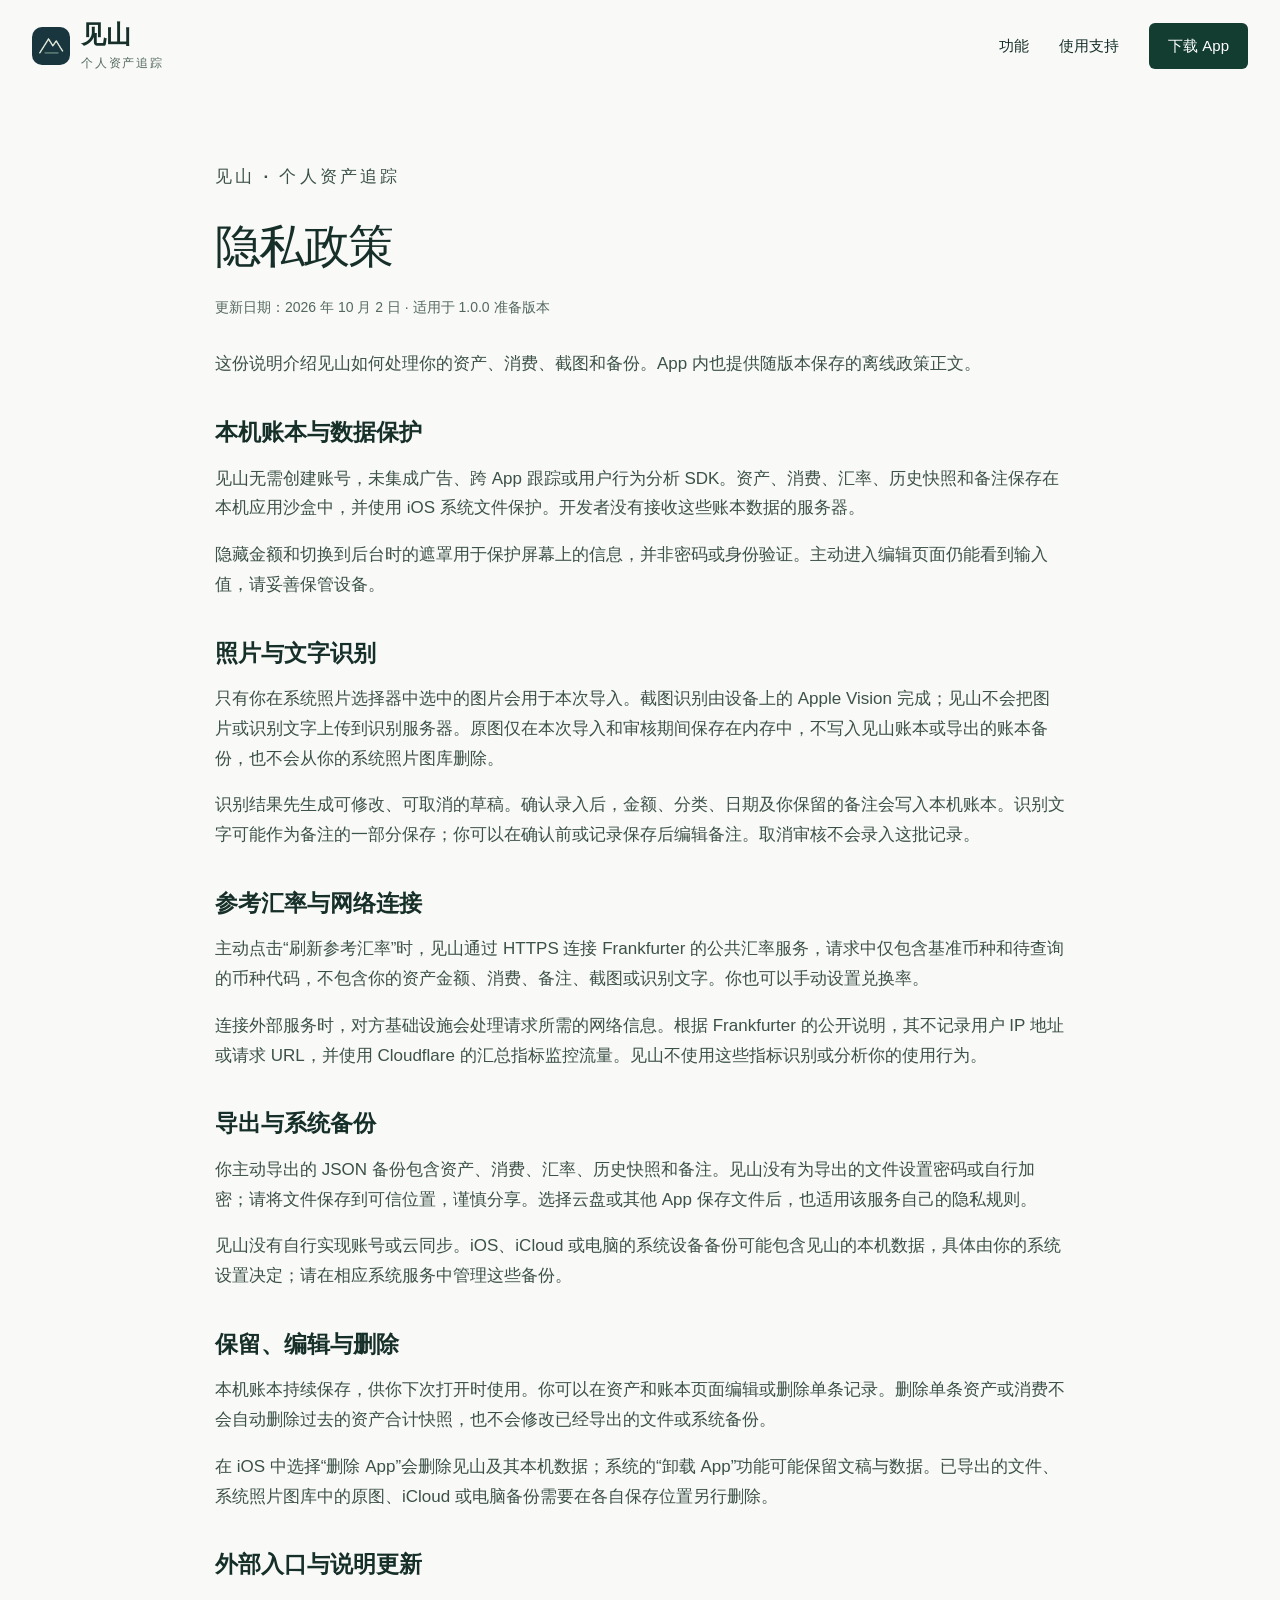
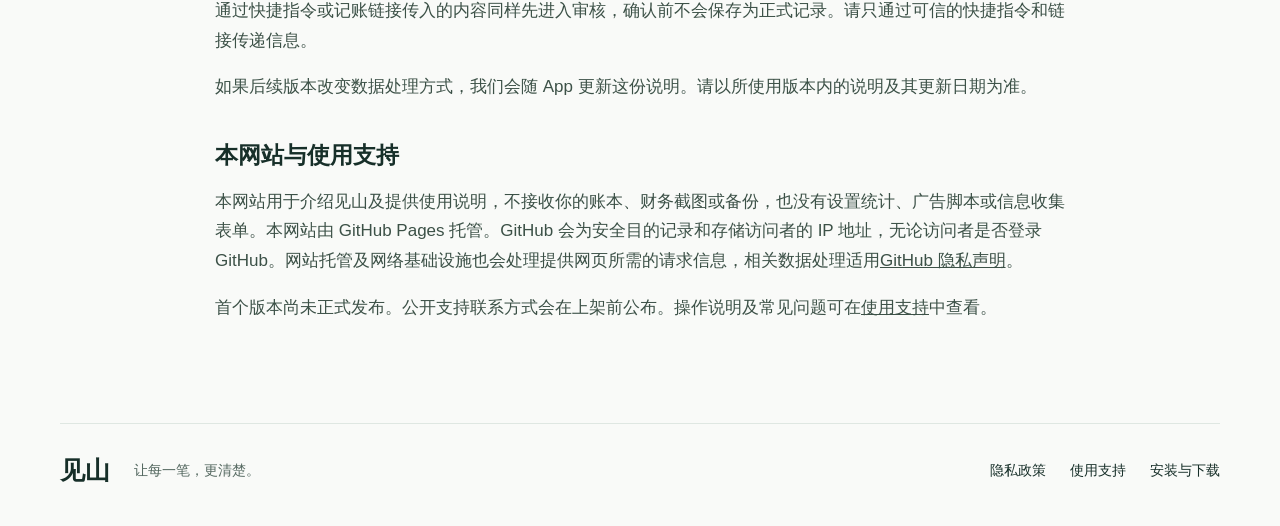
==== site/jianshan/privacy/index.html @ cd0240a2 "Make website repository the single source and deploy site with Actions" ====
<!doctype html><html lang="zh-CN"><head><meta charset="utf-8"><meta name="viewport" content="width=device-width,initial-scale=1"><title>隐私政策 · 见山</title><meta name="description" content="了解见山的本机存储、设备端截图识别、参考汇率、备份与数据删除方式。"><meta name="theme-color" content="#143d32"><link rel="icon" href="../assets/app-icon.png"><link rel="stylesheet" href="../styles.css"></head><body><a class="skip" href="#main">跳到正文</a><header class="header"><a class="brand" href="../"><img src="../assets/app-icon.png" alt="" width="38" height="38"><span>见山<small>个人资产追踪</small></span></a><nav aria-label="主导航"><a href="../#features">功能</a><a href="../support/">使用支持</a><a class="nav-download" href="../#download">下载 App</a></nav></header><main class="document" id="main"><p class="eyebrow">见山 · 个人资产追踪</p><h1>隐私政策</h1><p class="updated">更新日期：2026 年 10 月 2 日 · 适用于 1.0.0 准备版本</p><p>这份说明介绍见山如何处理你的资产、消费、截图和备份。App 内也提供随版本保存的离线政策正文。</p><h2>本机账本与数据保护</h2><p>见山无需创建账号，未集成广告、跨 App 跟踪或用户行为分析 SDK。资产、消费、汇率、历史快照和备注保存在本机应用沙盒中，并使用 iOS 系统文件保护。开发者没有接收这些账本数据的服务器。</p><p>隐藏金额和切换到后台时的遮罩用于保护屏幕上的信息，并非密码或身份验证。主动进入编辑页面仍能看到输入值，请妥善保管设备。</p><h2>照片与文字识别</h2><p>只有你在系统照片选择器中选中的图片会用于本次导入。截图识别由设备上的 Apple Vision 完成；见山不会把图片或识别文字上传到识别服务器。原图仅在本次导入和审核期间保存在内存中，不写入见山账本或导出的账本备份，也不会从你的系统照片图库删除。</p><p>识别结果先生成可修改、可取消的草稿。确认录入后，金额、分类、日期及你保留的备注会写入本机账本。识别文字可能作为备注的一部分保存；你可以在确认前或记录保存后编辑备注。取消审核不会录入这批记录。</p><h2>参考汇率与网络连接</h2><p>主动点击“刷新参考汇率”时，见山通过 HTTPS 连接 Frankfurter 的公共汇率服务，请求中仅包含基准币种和待查询的币种代码，不包含你的资产金额、消费、备注、截图或识别文字。你也可以手动设置兑换率。</p><p>连接外部服务时，对方基础设施会处理请求所需的网络信息。根据 Frankfurter 的公开说明，其不记录用户 IP 地址或请求 URL，并使用 Cloudflare 的汇总指标监控流量。见山不使用这些指标识别或分析你的使用行为。</p><h2>导出与系统备份</h2><p>你主动导出的 JSON 备份包含资产、消费、汇率、历史快照和备注。见山没有为导出的文件设置密码或自行加密；请将文件保存到可信位置，谨慎分享。选择云盘或其他 App 保存文件后，也适用该服务自己的隐私规则。</p><p>见山没有自行实现账号或云同步。iOS、iCloud 或电脑的系统设备备份可能包含见山的本机数据，具体由你的系统设置决定；请在相应系统服务中管理这些备份。</p><h2>保留、编辑与删除</h2><p>本机账本持续保存，供你下次打开时使用。你可以在资产和账本页面编辑或删除单条记录。删除单条资产或消费不会自动删除过去的资产合计快照，也不会修改已经导出的文件或系统备份。</p><p>在 iOS 中选择“删除 App”会删除见山及其本机数据；系统的“卸载 App”功能可能保留文稿与数据。已导出的文件、系统照片图库中的原图、iCloud 或电脑备份需要在各自保存位置另行删除。</p><h2>外部入口与说明更新</h2><p>通过快捷指令或记账链接传入的内容同样先进入审核，确认前不会保存为正式记录。请只通过可信的快捷指令和链接传递信息。</p><p>如果后续版本改变数据处理方式，我们会随 App 更新这份说明。请以所使用版本内的说明及其更新日期为准。</p><h2>本网站与使用支持</h2><p>本网站用于介绍见山及提供使用说明，不接收你的账本、财务截图或备份，也没有设置统计、广告脚本或信息收集表单。本网站由 GitHub Pages 托管。GitHub 会为安全目的记录和存储访问者的 IP 地址，无论访问者是否登录 GitHub。网站托管及网络基础设施也会处理提供网页所需的请求信息，相关数据处理适用<a href="https://docs.github.com/en/site-policy/privacy-policies/github-general-privacy-statement">GitHub 隐私声明</a>。</p><p>首个版本尚未正式发布。公开支持联系方式会在上架前公布。操作说明及常见问题可在<a href="../support/">使用支持</a>中查看。</p></main><footer class="footer wrap"><a class="brand" href="../">见山</a><p>让每一笔，更清楚。</p><nav aria-label="页脚导航"><a href="../privacy/">隐私政策</a><a href="../support/">使用支持</a><a href="../#download">安装与下载</a></nav></footer></body></html>
---- site/jianshan/styles.css ----
:root{--ink:#172f29;--green:#143d32;--accent:#a5cbb7;--paper:#f9faf8;--muted:#53675f;--line:#dfe7e2;--serif:"Songti SC","Noto Serif CJK SC",serif;--sans:-apple-system,BlinkMacSystemFont,"PingFang SC","Microsoft YaHei",sans-serif}*{box-sizing:border-box}html{scroll-behavior:smooth;scroll-padding-top:100px}body{margin:0;background:var(--paper);color:var(--ink);font:17px/1.75 var(--sans)}a{color:inherit;text-decoration:none}a:hover{text-decoration:underline}button,a,summary{-webkit-tap-highlight-color:transparent}:focus-visible{outline:3px solid #c79537;outline-offset:5px}h1,h2,h3,p{margin:0}h1,h2,h3{line-height:1.25;font-weight:600}h1{font:500 clamp(3.7rem,6vw,6.4rem)/1.2 var(--serif);letter-spacing:-.035em}h2{font:500 clamp(2rem,3.5vw,3.45rem)/1.35 var(--serif)}h3{font-size:1.5rem}p+p{margin-top:1em}.wrap{width:min(1160px,calc(100% - 64px));margin-inline:auto}.header{height:92px;display:flex;align-items:center;justify-content:space-between;width:min(1280px,calc(100% - 64px));margin:auto;gap:24px}.brand{display:flex;gap:11px;align-items:center;font:600 25px/1.2 var(--serif);white-space:nowrap}.brand img{border-radius:10px}.brand small{display:block;font:12px/1.5 var(--sans);letter-spacing:.15em;color:var(--muted);margin-top:4px}.header nav,.footer nav{display:flex;gap:30px;align-items:center;font-size:15px}.nav-download{padding:10px 19px;background:var(--green);color:white;border-radius:6px}.hero{background:var(--green);color:white;overflow:hidden}.hero-inner{width:min(1160px,calc(100% - 64px));margin:auto;display:grid;grid-template-columns:1.12fr 1fr;gap:70px;align-items:center;padding:68px 0 46px}.eyebrow{font-size:13px;letter-spacing:.19em;margin-bottom:24px;font-weight:550}.hero .eyebrow{color:#c3dbc9}.hero .lead{font:400 25px/1.7 var(--sans);color:#e7eee9;margin-top:28px}.hero-description{font-size:16px;color:#c5d8cc;max-width:390px;margin-top:23px}.button{display:inline-flex;padding:14px 25px;border-radius:6px;font-size:16px;font-weight:600;margin-top:30px}.button.light{background:#edf4eb;color:var(--green)}.availability{font-size:13px;color:#b8d0bf;margin-top:15px}.product-view{text-align:center;position:relative}.phone{width:min(270px,82%);margin:0 auto;aspect-ratio:1320/2868;border:7px solid #102920;border-radius:39px;overflow:hidden;box-shadow:0 30px 70px #061b2070;background:#f1f2f7}.phone img{width:100%;height:100%;display:block;object-fit:cover}.preview-picker{margin:24px auto 8px;display:inline-flex;padding:4px;gap:3px;border:1px solid #537764;border-radius:40px}.preview-picker button{font:14px var(--sans);padding:9px 20px;border:0;border-radius:40px;color:#d8e7dd;background:transparent;cursor:pointer}.preview-picker button[aria-pressed=true]{background:#e3eee4;color:#173d31}.preview-caption{font-size:12px;color:#b2cabd}.intro{display:grid;grid-template-columns:1fr 1fr;gap:100px;padding-block:104px 52px;align-items:end}.intro .eyebrow{color:var(--muted)}.intro>p{max-width:430px;color:var(--muted);font-size:18px;padding-bottom:8px}.feature-grid{display:grid;grid-template-columns:repeat(3,1fr);gap:0;border-top:1px solid var(--line);border-bottom:1px solid var(--line)}.feature-grid article{padding:42px 32px 38px;border-right:1px solid var(--line)}.feature-grid article:first-child{padding-left:0}.feature-grid article:last-child{border:0;padding-right:0}.feature-number{font-size:13px;letter-spacing:.1em;color:var(--muted)}.feature-grid h3{margin:22px 0;font-size:25px;line-height:1.5}.feature-grid p,.feature-grid li{font-size:15px;color:var(--muted)}.feature-grid ul{padding-left:19px;margin-top:22px}.feature-grid li{padding:3px 0}.workflow{display:grid;grid-template-columns:.9fr 1fr;gap:100px;padding-block:100px}.workflow ol{padding:0;list-style:none;counter-reset:step}.workflow li{position:relative;padding:0 0 29px 56px;counter-increment:step}.workflow li:before{content:counter(step,decimal-leading-zero);position:absolute;left:0;top:0;font-size:15px;color:#527868}.workflow strong{font-size:20px}.workflow p{font-size:16px;color:var(--muted);margin-top:7px}.privacy-band{background:#e6eee8}.privacy-inner{display:grid;grid-template-columns:1fr 1fr;gap:100px;padding-block:75px}.privacy-inner a{display:inline-block;text-decoration:underline;margin-top:25px;font-size:15px}.privacy-inner>div+div{padding-top:18px}.privacy-inner p{font-size:16px}.privacy-inner .subtle{font-size:14px;color:var(--muted)}.download{text-align:center;padding-block:105px 95px}.download>p:not(.eyebrow){color:var(--muted);margin-top:22px;font-size:16px}.download-box{display:flex;gap:24px;text-align:left;align-items:center;max-width:610px;margin:35px auto 0;padding:28px;background:white;border:1px solid var(--line);border-radius:16px}.download-box img{border-radius:19px}.download-box h3{font-size:20px}.download-box p{font-size:14px;color:var(--muted);margin-top:8px}.release-status{display:inline-block;font-size:14px;color:#245b45;margin-top:12px}.download .download-note{font-size:13px!important}.faq{padding-bottom:95px;max-width:850px}.faq h2{font-size:30px;margin-bottom:35px}.faq details{border-top:1px solid var(--line);padding:21px 0}.faq summary{cursor:pointer;font-weight:550;padding-right:10px}.faq details p{font-size:16px;color:var(--muted);padding-top:14px;max-width:760px}.text-link{display:inline-block;margin-top:25px;text-decoration:underline;font-size:15px}.footer{border-top:1px solid var(--line);padding-block:32px 40px;display:flex;align-items:center;gap:24px}.footer>p{font-size:14px;color:var(--muted)}.footer nav{margin-left:auto;gap:24px;font-size:14px}.mobile-only{display:none}.skip{position:absolute;left:15px;top:-100px;background:white;color:black;z-index:5;padding:10px}.skip:focus{top:12px}.document{max-width:850px;margin:70px auto 100px;width:calc(100% - 64px)}.document h1{font-size:46px;line-height:1.35}.document .updated{font-size:14px;color:var(--muted);margin:17px 0 30px}.document h2{font:600 23px/1.5 var(--sans);margin:36px 0 14px}.document p,.document li{font-size:17px;color:#3c5147}.document a{text-decoration:underline}.document .notice{padding:22px 25px;background:#e8eee8;border-radius:10px;margin-block:25px}.document details{padding:18px 0;border-bottom:1px solid var(--line)}.document summary{font-weight:600;cursor:pointer}.document details p{margin-top:14px}.document .steps{padding-left:23px}.document .steps li{margin-bottom:14px}@media(max-width:900px){.hero-inner{gap:25px}.hero h1{font-size:4rem}.intro,.workflow,.privacy-inner{gap:40px}.feature-grid article{padding-inline:22px}.footer{flex-wrap:wrap}.footer nav{margin-left:0}.phone{width:250px}.intro{padding-top:75px}}@media(max-width:640px){body{font-size:16px}.wrap,.header,.hero-inner{width:calc(100% - 40px)}.header{height:78px;gap:10px}.brand{font-size:23px}.brand small{display:none}.brand img{width:33px;height:33px}.header nav{gap:17px;font-size:14px}.nav-download{padding:8px 10px}.hero-inner{grid-template-columns:1fr;gap:46px;padding:53px 0 36px}.hero h1{font-size:3.8rem}.hero .lead{font-size:23px}.hero-description{max-width:100%;font-size:16px}.phone{width:240px}.preview-picker button{padding:10px 22px}.hero-copy{text-align:left}.intro{grid-template-columns:1fr;gap:26px;padding-block:65px 36px}.intro>p{font-size:17px}.eyebrow{font-size:12px;margin-bottom:18px}.feature-grid{grid-template-columns:1fr}.feature-grid article,.feature-grid article:first-child,.feature-grid article:last-child{padding:31px 0;border-right:0;border-bottom:1px solid var(--line)}.feature-grid article:last-child{border:0}.feature-grid h3 br{display:none}.feature-grid h3{margin:14px 0;font-size:23px}.feature-grid p,.feature-grid li{font-size:16px}.workflow{grid-template-columns:1fr;gap:20px;padding-block:65px 45px}.workflow ol{margin-bottom:0}.privacy-inner{grid-template-columns:1fr;gap:15px;padding-block:50px}.download{padding-block:65px}.download-box{align-items:flex-start;gap:16px;padding:20px}.download-box img{width:56px;height:56px;border-radius:14px}.download-box h3{font-size:18px}.download-box p{font-size:14px}.mobile-only{display:block}.faq{padding-bottom:60px}.faq h2{font-size:25px}.footer{gap:17px;padding-block:27px}.footer nav{width:100%;gap:24px}.document{width:calc(100% - 40px);margin-top:45px}.document h1{font-size:36px}.document p,.document li{font-size:16px}}@media(prefers-reduced-motion:reduce){html{scroll-behavior:auto}}
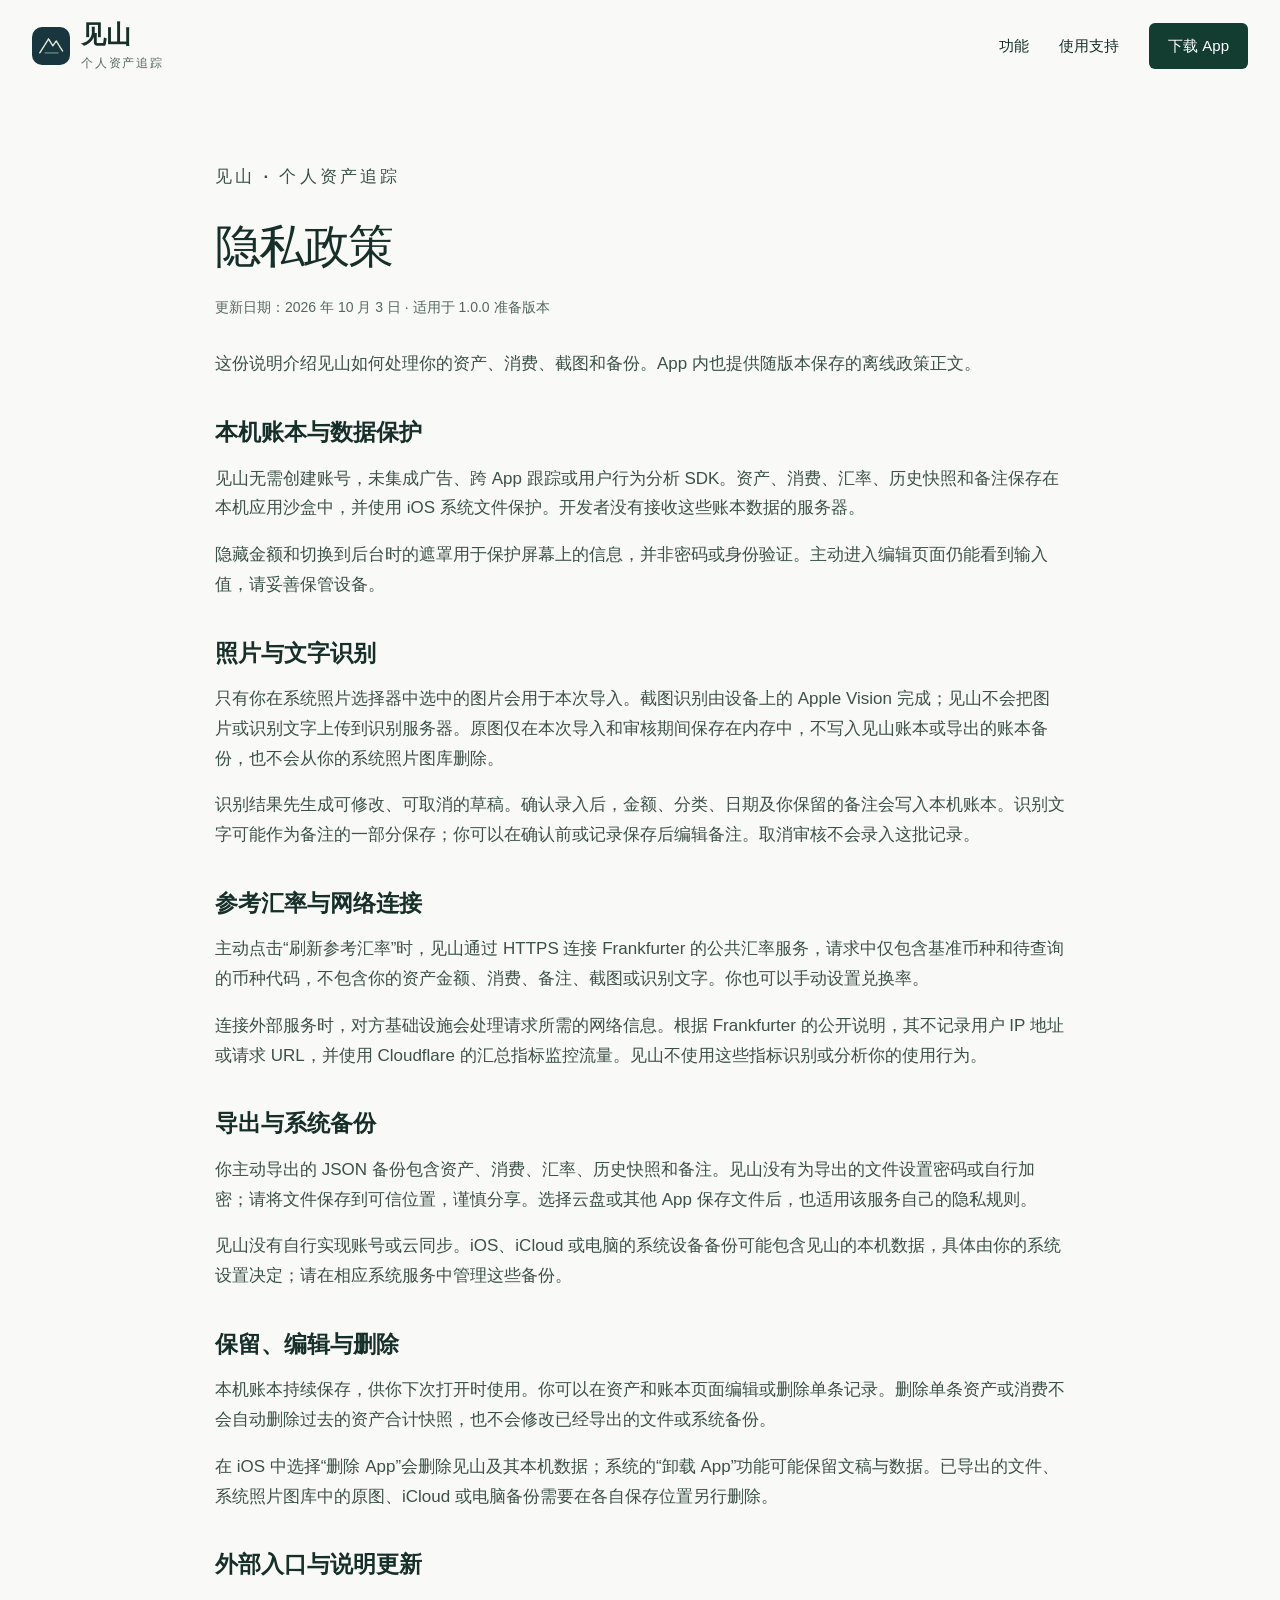
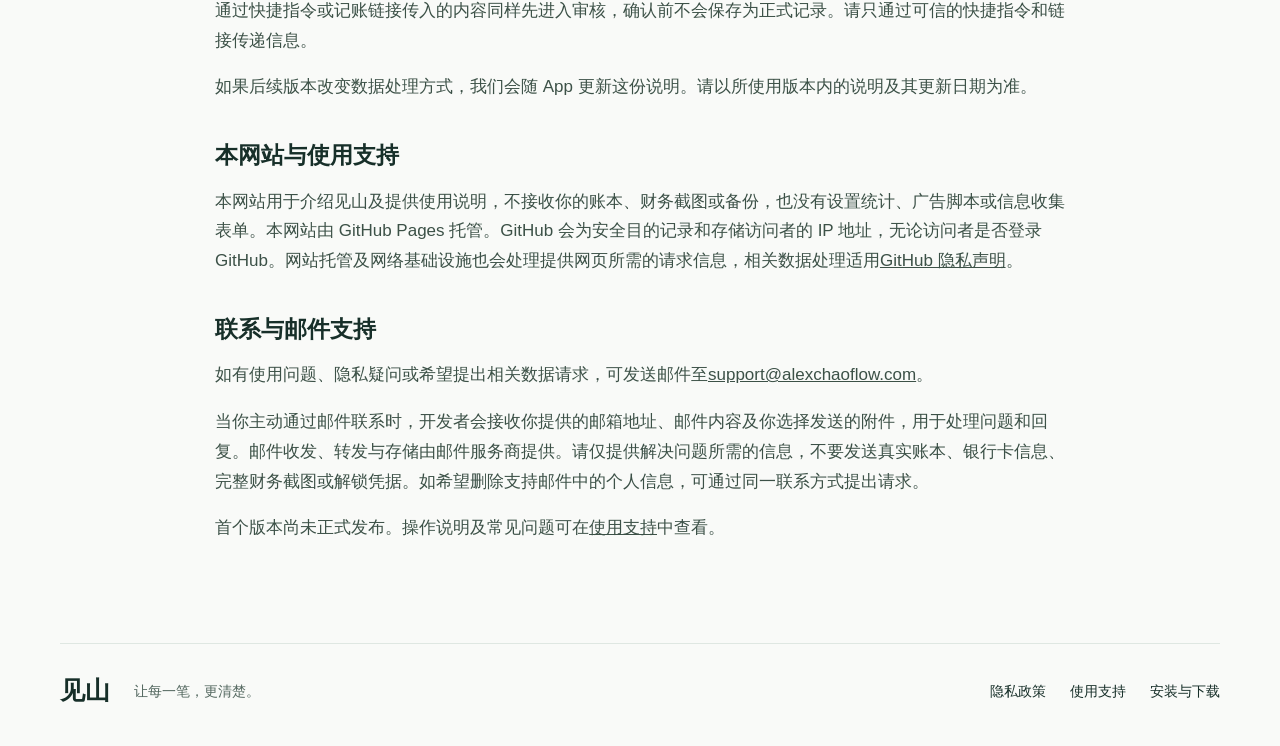
==== commit 8c5e0cac: "Merge public Jianshan support contact" ====
--- a/site/jianshan/privacy/index.html
+++ b/site/jianshan/privacy/index.html
@@ -1 +1 @@
-<!doctype html><html lang="zh-CN"><head><meta charset="utf-8"><meta name="viewport" content="width=device-width,initial-scale=1"><title>隐私政策 · 见山</title><meta name="description" content="了解见山的本机存储、设备端截图识别、参考汇率、备份与数据删除方式。"><meta name="theme-color" content="#143d32"><link rel="icon" href="../assets/app-icon.png"><link rel="stylesheet" href="../styles.css"></head><body><a class="skip" href="#main">跳到正文</a><header class="header"><a class="brand" href="../"><img src="../assets/app-icon.png" alt="" width="38" height="38"><span>见山<small>个人资产追踪</small></span></a><nav aria-label="主导航"><a href="../#features">功能</a><a href="../support/">使用支持</a><a class="nav-download" href="../#download">下载 App</a></nav></header><main class="document" id="main"><p class="eyebrow">见山 · 个人资产追踪</p><h1>隐私政策</h1><p class="updated">更新日期：2026 年 10 月 2 日 · 适用于 1.0.0 准备版本</p><p>这份说明介绍见山如何处理你的资产、消费、截图和备份。App 内也提供随版本保存的离线政策正文。</p><h2>本机账本与数据保护</h2><p>见山无需创建账号，未集成广告、跨 App 跟踪或用户行为分析 SDK。资产、消费、汇率、历史快照和备注保存在本机应用沙盒中，并使用 iOS 系统文件保护。开发者没有接收这些账本数据的服务器。</p><p>隐藏金额和切换到后台时的遮罩用于保护屏幕上的信息，并非密码或身份验证。主动进入编辑页面仍能看到输入值，请妥善保管设备。</p><h2>照片与文字识别</h2><p>只有你在系统照片选择器中选中的图片会用于本次导入。截图识别由设备上的 Apple Vision 完成；见山不会把图片或识别文字上传到识别服务器。原图仅在本次导入和审核期间保存在内存中，不写入见山账本或导出的账本备份，也不会从你的系统照片图库删除。</p><p>识别结果先生成可修改、可取消的草稿。确认录入后，金额、分类、日期及你保留的备注会写入本机账本。识别文字可能作为备注的一部分保存；你可以在确认前或记录保存后编辑备注。取消审核不会录入这批记录。</p><h2>参考汇率与网络连接</h2><p>主动点击“刷新参考汇率”时，见山通过 HTTPS 连接 Frankfurter 的公共汇率服务，请求中仅包含基准币种和待查询的币种代码，不包含你的资产金额、消费、备注、截图或识别文字。你也可以手动设置兑换率。</p><p>连接外部服务时，对方基础设施会处理请求所需的网络信息。根据 Frankfurter 的公开说明，其不记录用户 IP 地址或请求 URL，并使用 Cloudflare 的汇总指标监控流量。见山不使用这些指标识别或分析你的使用行为。</p><h2>导出与系统备份</h2><p>你主动导出的 JSON 备份包含资产、消费、汇率、历史快照和备注。见山没有为导出的文件设置密码或自行加密；请将文件保存到可信位置，谨慎分享。选择云盘或其他 App 保存文件后，也适用该服务自己的隐私规则。</p><p>见山没有自行实现账号或云同步。iOS、iCloud 或电脑的系统设备备份可能包含见山的本机数据，具体由你的系统设置决定；请在相应系统服务中管理这些备份。</p><h2>保留、编辑与删除</h2><p>本机账本持续保存，供你下次打开时使用。你可以在资产和账本页面编辑或删除单条记录。删除单条资产或消费不会自动删除过去的资产合计快照，也不会修改已经导出的文件或系统备份。</p><p>在 iOS 中选择“删除 App”会删除见山及其本机数据；系统的“卸载 App”功能可能保留文稿与数据。已导出的文件、系统照片图库中的原图、iCloud 或电脑备份需要在各自保存位置另行删除。</p><h2>外部入口与说明更新</h2><p>通过快捷指令或记账链接传入的内容同样先进入审核，确认前不会保存为正式记录。请只通过可信的快捷指令和链接传递信息。</p><p>如果后续版本改变数据处理方式，我们会随 App 更新这份说明。请以所使用版本内的说明及其更新日期为准。</p><h2>本网站与使用支持</h2><p>本网站用于介绍见山及提供使用说明，不接收你的账本、财务截图或备份，也没有设置统计、广告脚本或信息收集表单。本网站由 GitHub Pages 托管。GitHub 会为安全目的记录和存储访问者的 IP 地址，无论访问者是否登录 GitHub。网站托管及网络基础设施也会处理提供网页所需的请求信息，相关数据处理适用<a href="https://docs.github.com/en/site-policy/privacy-policies/github-general-privacy-statement">GitHub 隐私声明</a>。</p><p>首个版本尚未正式发布。公开支持联系方式会在上架前公布。操作说明及常见问题可在<a href="../support/">使用支持</a>中查看。</p></main><footer class="footer wrap"><a class="brand" href="../">见山</a><p>让每一笔，更清楚。</p><nav aria-label="页脚导航"><a href="../privacy/">隐私政策</a><a href="../support/">使用支持</a><a href="../#download">安装与下载</a></nav></footer></body></html>
+<!doctype html><html lang="zh-CN"><head><meta charset="utf-8"><meta name="viewport" content="width=device-width,initial-scale=1"><title>隐私政策 · 见山</title><meta name="description" content="了解见山的本机存储、设备端截图识别、参考汇率、备份与数据删除方式。"><meta name="theme-color" content="#143d32"><link rel="icon" href="../assets/app-icon.png"><link rel="stylesheet" href="../styles.css"></head><body><a class="skip" href="#main">跳到正文</a><header class="header"><a class="brand" href="../"><img src="../assets/app-icon.png" alt="" width="38" height="38"><span>见山<small>个人资产追踪</small></span></a><nav aria-label="主导航"><a href="../#features">功能</a><a href="../support/">使用支持</a><a class="nav-download" href="../#download">下载 App</a></nav></header><main class="document" id="main"><p class="eyebrow">见山 · 个人资产追踪</p><h1>隐私政策</h1><p class="updated">更新日期：2026 年 10 月 3 日 · 适用于 1.0.0 准备版本</p><p>这份说明介绍见山如何处理你的资产、消费、截图和备份。App 内也提供随版本保存的离线政策正文。</p><h2>本机账本与数据保护</h2><p>见山无需创建账号，未集成广告、跨 App 跟踪或用户行为分析 SDK。资产、消费、汇率、历史快照和备注保存在本机应用沙盒中，并使用 iOS 系统文件保护。开发者没有接收这些账本数据的服务器。</p><p>隐藏金额和切换到后台时的遮罩用于保护屏幕上的信息，并非密码或身份验证。主动进入编辑页面仍能看到输入值，请妥善保管设备。</p><h2>照片与文字识别</h2><p>只有你在系统照片选择器中选中的图片会用于本次导入。截图识别由设备上的 Apple Vision 完成；见山不会把图片或识别文字上传到识别服务器。原图仅在本次导入和审核期间保存在内存中，不写入见山账本或导出的账本备份，也不会从你的系统照片图库删除。</p><p>识别结果先生成可修改、可取消的草稿。确认录入后，金额、分类、日期及你保留的备注会写入本机账本。识别文字可能作为备注的一部分保存；你可以在确认前或记录保存后编辑备注。取消审核不会录入这批记录。</p><h2>参考汇率与网络连接</h2><p>主动点击“刷新参考汇率”时，见山通过 HTTPS 连接 Frankfurter 的公共汇率服务，请求中仅包含基准币种和待查询的币种代码，不包含你的资产金额、消费、备注、截图或识别文字。你也可以手动设置兑换率。</p><p>连接外部服务时，对方基础设施会处理请求所需的网络信息。根据 Frankfurter 的公开说明，其不记录用户 IP 地址或请求 URL，并使用 Cloudflare 的汇总指标监控流量。见山不使用这些指标识别或分析你的使用行为。</p><h2>导出与系统备份</h2><p>你主动导出的 JSON 备份包含资产、消费、汇率、历史快照和备注。见山没有为导出的文件设置密码或自行加密；请将文件保存到可信位置，谨慎分享。选择云盘或其他 App 保存文件后，也适用该服务自己的隐私规则。</p><p>见山没有自行实现账号或云同步。iOS、iCloud 或电脑的系统设备备份可能包含见山的本机数据，具体由你的系统设置决定；请在相应系统服务中管理这些备份。</p><h2>保留、编辑与删除</h2><p>本机账本持续保存，供你下次打开时使用。你可以在资产和账本页面编辑或删除单条记录。删除单条资产或消费不会自动删除过去的资产合计快照，也不会修改已经导出的文件或系统备份。</p><p>在 iOS 中选择“删除 App”会删除见山及其本机数据；系统的“卸载 App”功能可能保留文稿与数据。已导出的文件、系统照片图库中的原图、iCloud 或电脑备份需要在各自保存位置另行删除。</p><h2>外部入口与说明更新</h2><p>通过快捷指令或记账链接传入的内容同样先进入审核，确认前不会保存为正式记录。请只通过可信的快捷指令和链接传递信息。</p><p>如果后续版本改变数据处理方式，我们会随 App 更新这份说明。请以所使用版本内的说明及其更新日期为准。</p><h2>本网站与使用支持</h2><p>本网站用于介绍见山及提供使用说明，不接收你的账本、财务截图或备份，也没有设置统计、广告脚本或信息收集表单。本网站由 GitHub Pages 托管。GitHub 会为安全目的记录和存储访问者的 IP 地址，无论访问者是否登录 GitHub。网站托管及网络基础设施也会处理提供网页所需的请求信息，相关数据处理适用<a href="https://docs.github.com/en/site-policy/privacy-policies/github-general-privacy-statement">GitHub 隐私声明</a>。</p><h2>联系与邮件支持</h2><p>如有使用问题、隐私疑问或希望提出相关数据请求，可发送邮件至<a href="mailto:support@alexchaoflow.com">support@alexchaoflow.com</a>。</p><p>当你主动通过邮件联系时，开发者会接收你提供的邮箱地址、邮件内容及你选择发送的附件，用于处理问题和回复。邮件收发、转发与存储由邮件服务商提供。请仅提供解决问题所需的信息，不要发送真实账本、银行卡信息、完整财务截图或解锁凭据。如希望删除支持邮件中的个人信息，可通过同一联系方式提出请求。</p><p>首个版本尚未正式发布。操作说明及常见问题可在<a href="../support/">使用支持</a>中查看。</p></main><footer class="footer wrap"><a class="brand" href="../">见山</a><p>让每一笔，更清楚。</p><nav aria-label="页脚导航"><a href="../privacy/">隐私政策</a><a href="../support/">使用支持</a><a href="../#download">安装与下载</a></nav></footer></body></html>
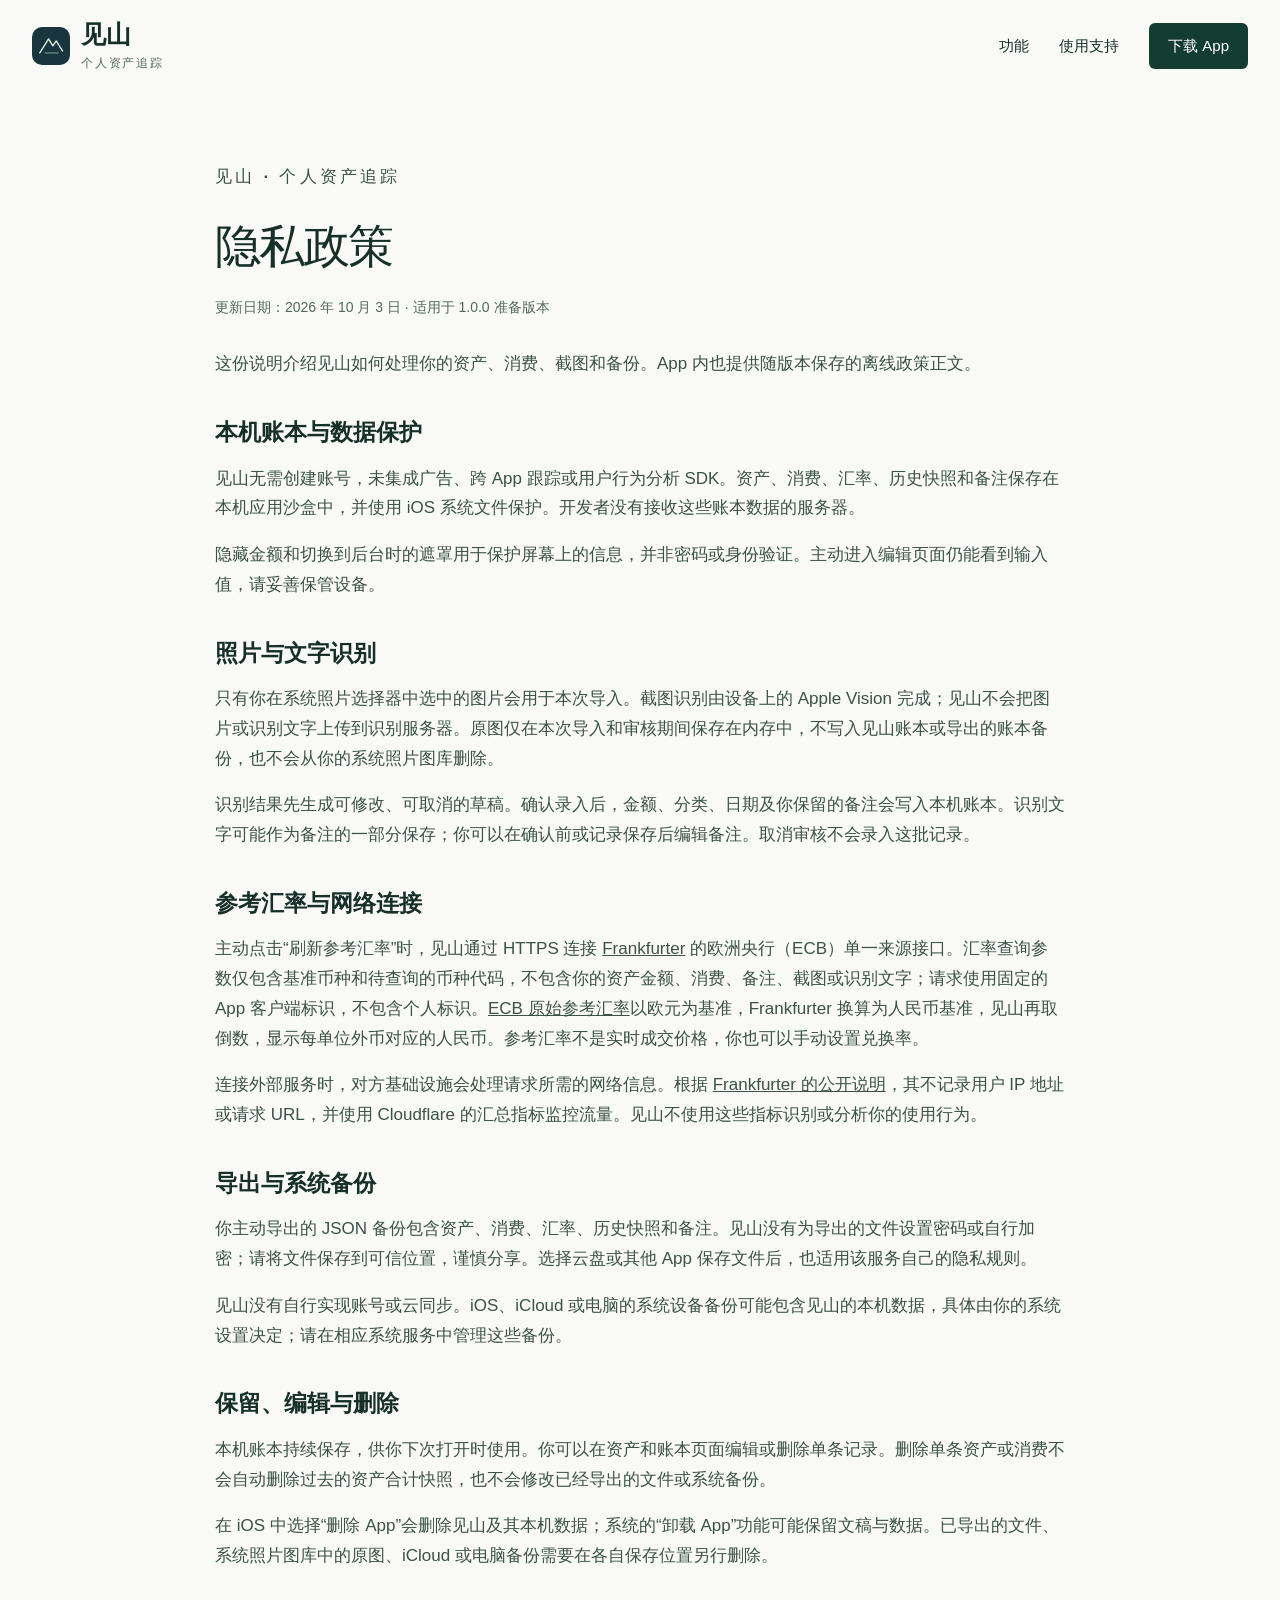
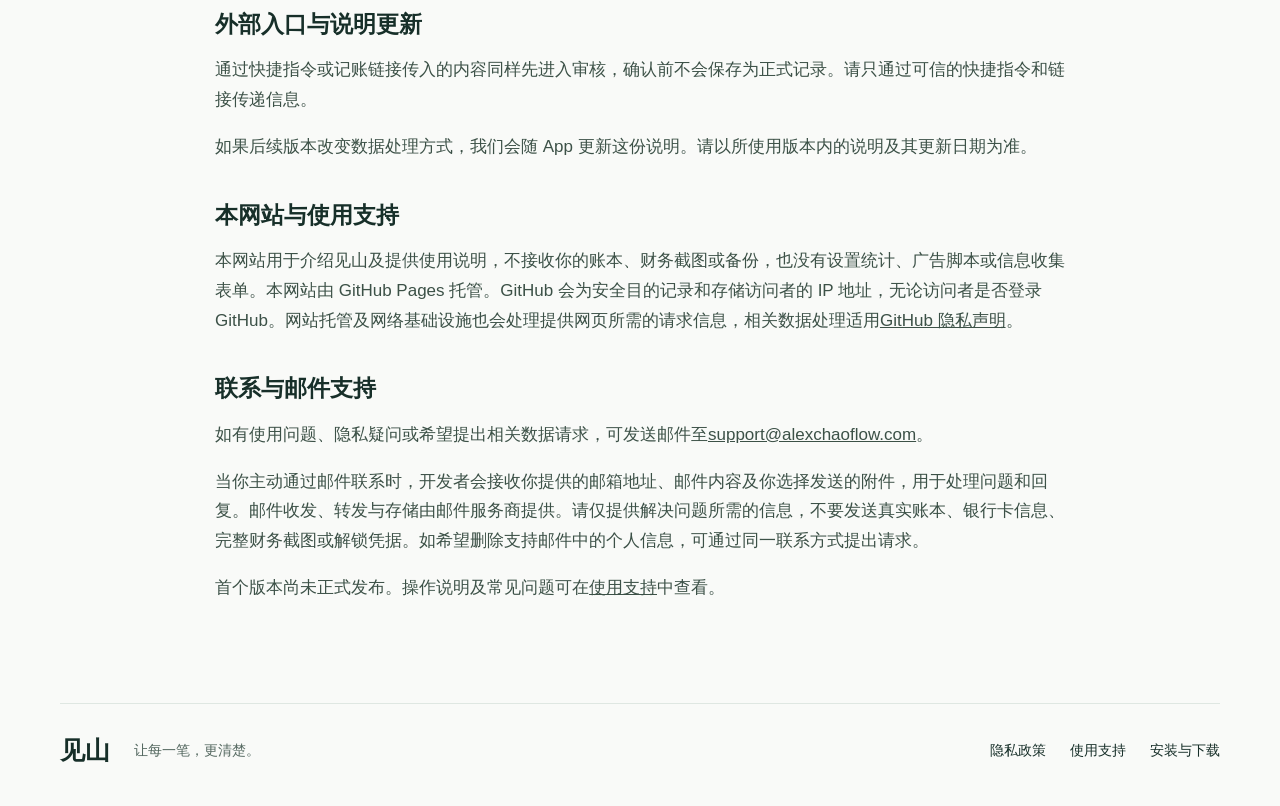
==== commit a00648bd: "Merge Jianshan build 4 website and support receipt evidence" ====
--- a/site/jianshan/privacy/index.html
+++ b/site/jianshan/privacy/index.html
@@ -1 +1 @@
-<!doctype html><html lang="zh-CN"><head><meta charset="utf-8"><meta name="viewport" content="width=device-width,initial-scale=1"><title>隐私政策 · 见山</title><meta name="description" content="了解见山的本机存储、设备端截图识别、参考汇率、备份与数据删除方式。"><meta name="theme-color" content="#143d32"><link rel="icon" href="../assets/app-icon.png"><link rel="stylesheet" href="../styles.css"></head><body><a class="skip" href="#main">跳到正文</a><header class="header"><a class="brand" href="../"><img src="../assets/app-icon.png" alt="" width="38" height="38"><span>见山<small>个人资产追踪</small></span></a><nav aria-label="主导航"><a href="../#features">功能</a><a href="../support/">使用支持</a><a class="nav-download" href="../#download">下载 App</a></nav></header><main class="document" id="main"><p class="eyebrow">见山 · 个人资产追踪</p><h1>隐私政策</h1><p class="updated">更新日期：2026 年 10 月 3 日 · 适用于 1.0.0 准备版本</p><p>这份说明介绍见山如何处理你的资产、消费、截图和备份。App 内也提供随版本保存的离线政策正文。</p><h2>本机账本与数据保护</h2><p>见山无需创建账号，未集成广告、跨 App 跟踪或用户行为分析 SDK。资产、消费、汇率、历史快照和备注保存在本机应用沙盒中，并使用 iOS 系统文件保护。开发者没有接收这些账本数据的服务器。</p><p>隐藏金额和切换到后台时的遮罩用于保护屏幕上的信息，并非密码或身份验证。主动进入编辑页面仍能看到输入值，请妥善保管设备。</p><h2>照片与文字识别</h2><p>只有你在系统照片选择器中选中的图片会用于本次导入。截图识别由设备上的 Apple Vision 完成；见山不会把图片或识别文字上传到识别服务器。原图仅在本次导入和审核期间保存在内存中，不写入见山账本或导出的账本备份，也不会从你的系统照片图库删除。</p><p>识别结果先生成可修改、可取消的草稿。确认录入后，金额、分类、日期及你保留的备注会写入本机账本。识别文字可能作为备注的一部分保存；你可以在确认前或记录保存后编辑备注。取消审核不会录入这批记录。</p><h2>参考汇率与网络连接</h2><p>主动点击“刷新参考汇率”时，见山通过 HTTPS 连接 Frankfurter 的公共汇率服务，请求中仅包含基准币种和待查询的币种代码，不包含你的资产金额、消费、备注、截图或识别文字。你也可以手动设置兑换率。</p><p>连接外部服务时，对方基础设施会处理请求所需的网络信息。根据 Frankfurter 的公开说明，其不记录用户 IP 地址或请求 URL，并使用 Cloudflare 的汇总指标监控流量。见山不使用这些指标识别或分析你的使用行为。</p><h2>导出与系统备份</h2><p>你主动导出的 JSON 备份包含资产、消费、汇率、历史快照和备注。见山没有为导出的文件设置密码或自行加密；请将文件保存到可信位置，谨慎分享。选择云盘或其他 App 保存文件后，也适用该服务自己的隐私规则。</p><p>见山没有自行实现账号或云同步。iOS、iCloud 或电脑的系统设备备份可能包含见山的本机数据，具体由你的系统设置决定；请在相应系统服务中管理这些备份。</p><h2>保留、编辑与删除</h2><p>本机账本持续保存，供你下次打开时使用。你可以在资产和账本页面编辑或删除单条记录。删除单条资产或消费不会自动删除过去的资产合计快照，也不会修改已经导出的文件或系统备份。</p><p>在 iOS 中选择“删除 App”会删除见山及其本机数据；系统的“卸载 App”功能可能保留文稿与数据。已导出的文件、系统照片图库中的原图、iCloud 或电脑备份需要在各自保存位置另行删除。</p><h2>外部入口与说明更新</h2><p>通过快捷指令或记账链接传入的内容同样先进入审核，确认前不会保存为正式记录。请只通过可信的快捷指令和链接传递信息。</p><p>如果后续版本改变数据处理方式，我们会随 App 更新这份说明。请以所使用版本内的说明及其更新日期为准。</p><h2>本网站与使用支持</h2><p>本网站用于介绍见山及提供使用说明，不接收你的账本、财务截图或备份，也没有设置统计、广告脚本或信息收集表单。本网站由 GitHub Pages 托管。GitHub 会为安全目的记录和存储访问者的 IP 地址，无论访问者是否登录 GitHub。网站托管及网络基础设施也会处理提供网页所需的请求信息，相关数据处理适用<a href="https://docs.github.com/en/site-policy/privacy-policies/github-general-privacy-statement">GitHub 隐私声明</a>。</p><h2>联系与邮件支持</h2><p>如有使用问题、隐私疑问或希望提出相关数据请求，可发送邮件至<a href="mailto:support@alexchaoflow.com">support@alexchaoflow.com</a>。</p><p>当你主动通过邮件联系时，开发者会接收你提供的邮箱地址、邮件内容及你选择发送的附件，用于处理问题和回复。邮件收发、转发与存储由邮件服务商提供。请仅提供解决问题所需的信息，不要发送真实账本、银行卡信息、完整财务截图或解锁凭据。如希望删除支持邮件中的个人信息，可通过同一联系方式提出请求。</p><p>首个版本尚未正式发布。操作说明及常见问题可在<a href="../support/">使用支持</a>中查看。</p></main><footer class="footer wrap"><a class="brand" href="../">见山</a><p>让每一笔，更清楚。</p><nav aria-label="页脚导航"><a href="../privacy/">隐私政策</a><a href="../support/">使用支持</a><a href="../#download">安装与下载</a></nav></footer></body></html>
+<!doctype html><html lang="zh-CN"><head><meta charset="utf-8"><meta name="viewport" content="width=device-width,initial-scale=1"><title>隐私政策 · 见山</title><meta name="description" content="了解见山的本机存储、设备端截图识别、参考汇率、备份与数据删除方式。"><meta name="theme-color" content="#143d32"><link rel="icon" href="../assets/app-icon.png"><link rel="stylesheet" href="../styles.css"></head><body><a class="skip" href="#main">跳到正文</a><header class="header"><a class="brand" href="../"><img src="../assets/app-icon.png" alt="" width="38" height="38"><span>见山<small>个人资产追踪</small></span></a><nav aria-label="主导航"><a href="../#features">功能</a><a href="../support/">使用支持</a><a class="nav-download" href="../#download">下载 App</a></nav></header><main class="document" id="main"><p class="eyebrow">见山 · 个人资产追踪</p><h1>隐私政策</h1><p class="updated">更新日期：2026 年 10 月 3 日 · 适用于 1.0.0 准备版本</p><p>这份说明介绍见山如何处理你的资产、消费、截图和备份。App 内也提供随版本保存的离线政策正文。</p><h2>本机账本与数据保护</h2><p>见山无需创建账号，未集成广告、跨 App 跟踪或用户行为分析 SDK。资产、消费、汇率、历史快照和备注保存在本机应用沙盒中，并使用 iOS 系统文件保护。开发者没有接收这些账本数据的服务器。</p><p>隐藏金额和切换到后台时的遮罩用于保护屏幕上的信息，并非密码或身份验证。主动进入编辑页面仍能看到输入值，请妥善保管设备。</p><h2>照片与文字识别</h2><p>只有你在系统照片选择器中选中的图片会用于本次导入。截图识别由设备上的 Apple Vision 完成；见山不会把图片或识别文字上传到识别服务器。原图仅在本次导入和审核期间保存在内存中，不写入见山账本或导出的账本备份，也不会从你的系统照片图库删除。</p><p>识别结果先生成可修改、可取消的草稿。确认录入后，金额、分类、日期及你保留的备注会写入本机账本。识别文字可能作为备注的一部分保存；你可以在确认前或记录保存后编辑备注。取消审核不会录入这批记录。</p><h2>参考汇率与网络连接</h2><p>主动点击“刷新参考汇率”时，见山通过 HTTPS 连接 <a href="https://frankfurter.dev/">Frankfurter</a> 的欧洲央行（ECB）单一来源接口。汇率查询参数仅包含基准币种和待查询的币种代码，不包含你的资产金额、消费、备注、截图或识别文字；请求使用固定的 App 客户端标识，不包含个人标识。<a href="https://www.ecb.europa.eu/stats/policy_and_exchange_rates/euro_reference_exchange_rates/html/index.en.html">ECB 原始参考汇率</a>以欧元为基准，Frankfurter 换算为人民币基准，见山再取倒数，显示每单位外币对应的人民币。参考汇率不是实时成交价格，你也可以手动设置兑换率。</p><p>连接外部服务时，对方基础设施会处理请求所需的网络信息。根据 <a href="https://frankfurter.dev/">Frankfurter 的公开说明</a>，其不记录用户 IP 地址或请求 URL，并使用 Cloudflare 的汇总指标监控流量。见山不使用这些指标识别或分析你的使用行为。</p><h2>导出与系统备份</h2><p>你主动导出的 JSON 备份包含资产、消费、汇率、历史快照和备注。见山没有为导出的文件设置密码或自行加密；请将文件保存到可信位置，谨慎分享。选择云盘或其他 App 保存文件后，也适用该服务自己的隐私规则。</p><p>见山没有自行实现账号或云同步。iOS、iCloud 或电脑的系统设备备份可能包含见山的本机数据，具体由你的系统设置决定；请在相应系统服务中管理这些备份。</p><h2>保留、编辑与删除</h2><p>本机账本持续保存，供你下次打开时使用。你可以在资产和账本页面编辑或删除单条记录。删除单条资产或消费不会自动删除过去的资产合计快照，也不会修改已经导出的文件或系统备份。</p><p>在 iOS 中选择“删除 App”会删除见山及其本机数据；系统的“卸载 App”功能可能保留文稿与数据。已导出的文件、系统照片图库中的原图、iCloud 或电脑备份需要在各自保存位置另行删除。</p><h2>外部入口与说明更新</h2><p>通过快捷指令或记账链接传入的内容同样先进入审核，确认前不会保存为正式记录。请只通过可信的快捷指令和链接传递信息。</p><p>如果后续版本改变数据处理方式，我们会随 App 更新这份说明。请以所使用版本内的说明及其更新日期为准。</p><h2>本网站与使用支持</h2><p>本网站用于介绍见山及提供使用说明，不接收你的账本、财务截图或备份，也没有设置统计、广告脚本或信息收集表单。本网站由 GitHub Pages 托管。GitHub 会为安全目的记录和存储访问者的 IP 地址，无论访问者是否登录 GitHub。网站托管及网络基础设施也会处理提供网页所需的请求信息，相关数据处理适用<a href="https://docs.github.com/en/site-policy/privacy-policies/github-general-privacy-statement">GitHub 隐私声明</a>。</p><h2>联系与邮件支持</h2><p>如有使用问题、隐私疑问或希望提出相关数据请求，可发送邮件至<a href="mailto:support@alexchaoflow.com">support@alexchaoflow.com</a>。</p><p>当你主动通过邮件联系时，开发者会接收你提供的邮箱地址、邮件内容及你选择发送的附件，用于处理问题和回复。邮件收发、转发与存储由邮件服务商提供。请仅提供解决问题所需的信息，不要发送真实账本、银行卡信息、完整财务截图或解锁凭据。如希望删除支持邮件中的个人信息，可通过同一联系方式提出请求。</p><p>首个版本尚未正式发布。操作说明及常见问题可在<a href="../support/">使用支持</a>中查看。</p></main><footer class="footer wrap"><a class="brand" href="../">见山</a><p>让每一笔，更清楚。</p><nav aria-label="页脚导航"><a href="../privacy/">隐私政策</a><a href="../support/">使用支持</a><a href="../#download">安装与下载</a></nav></footer></body></html>
